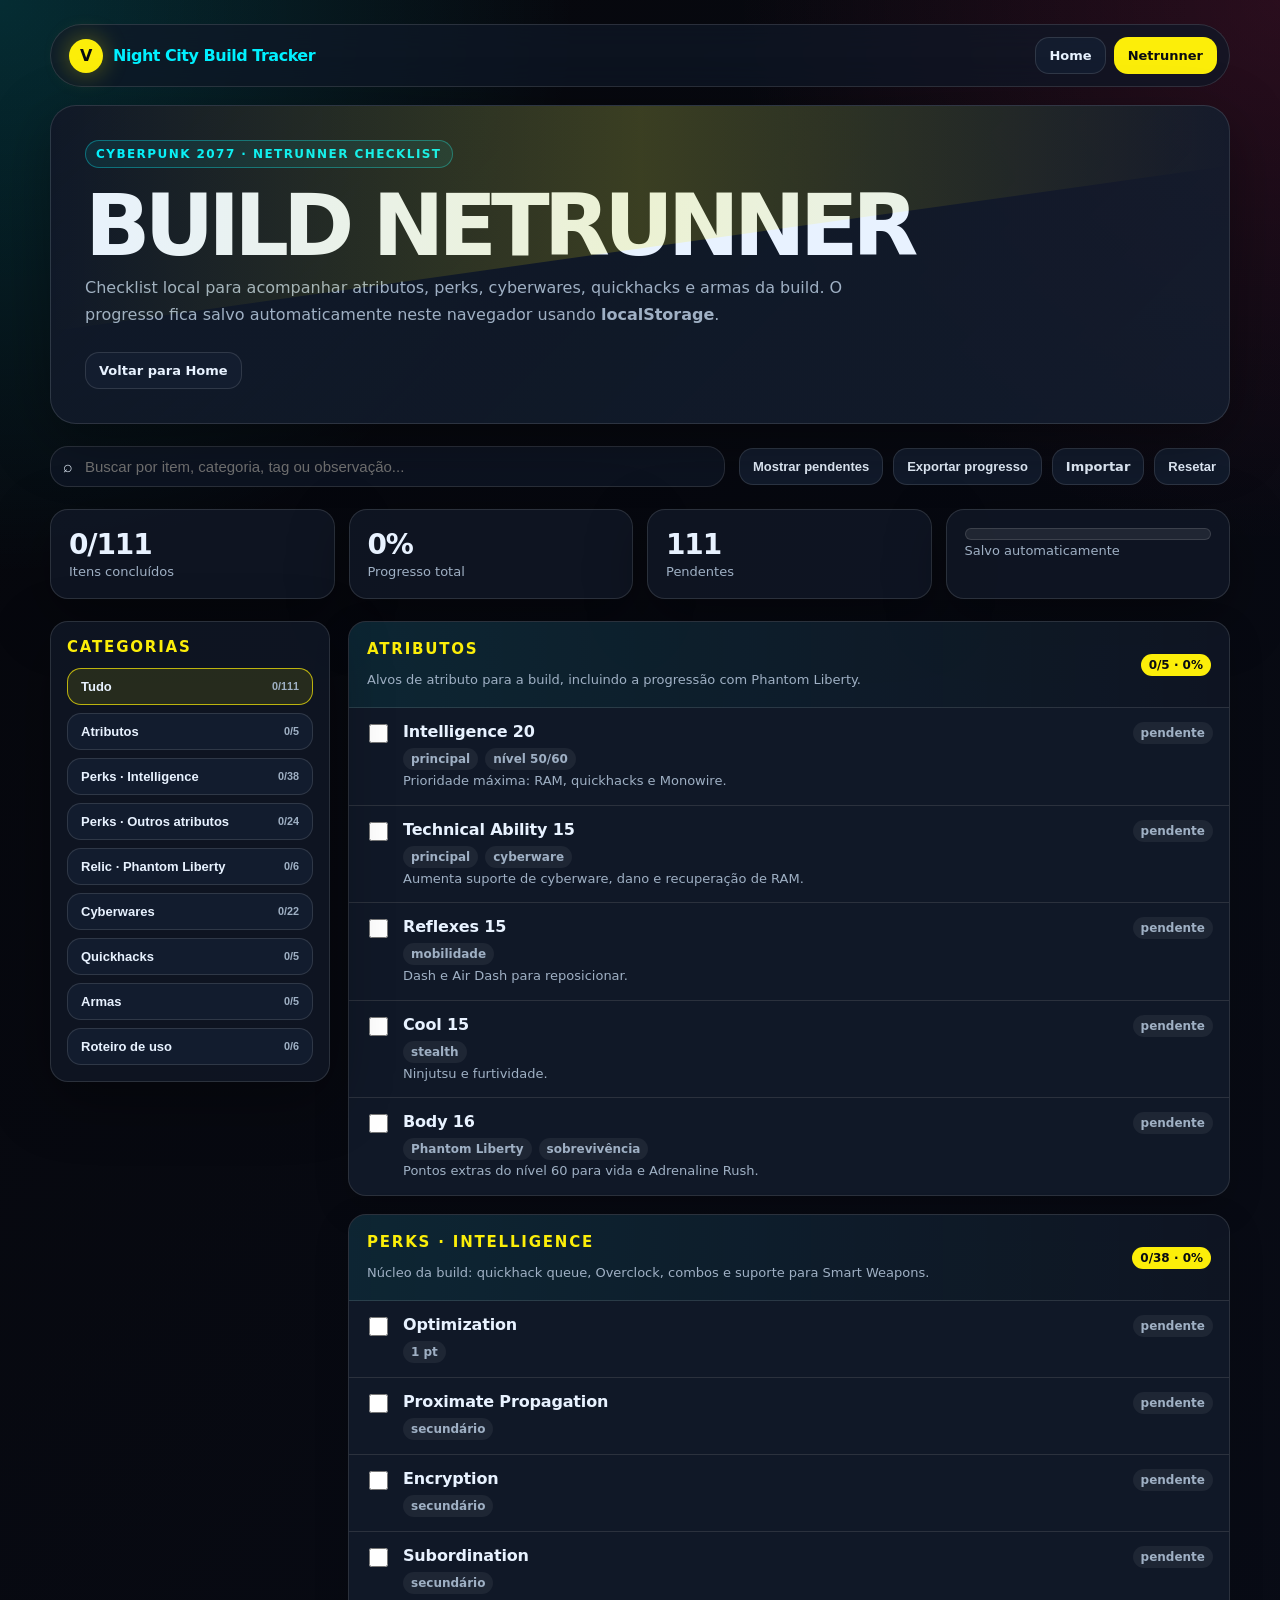
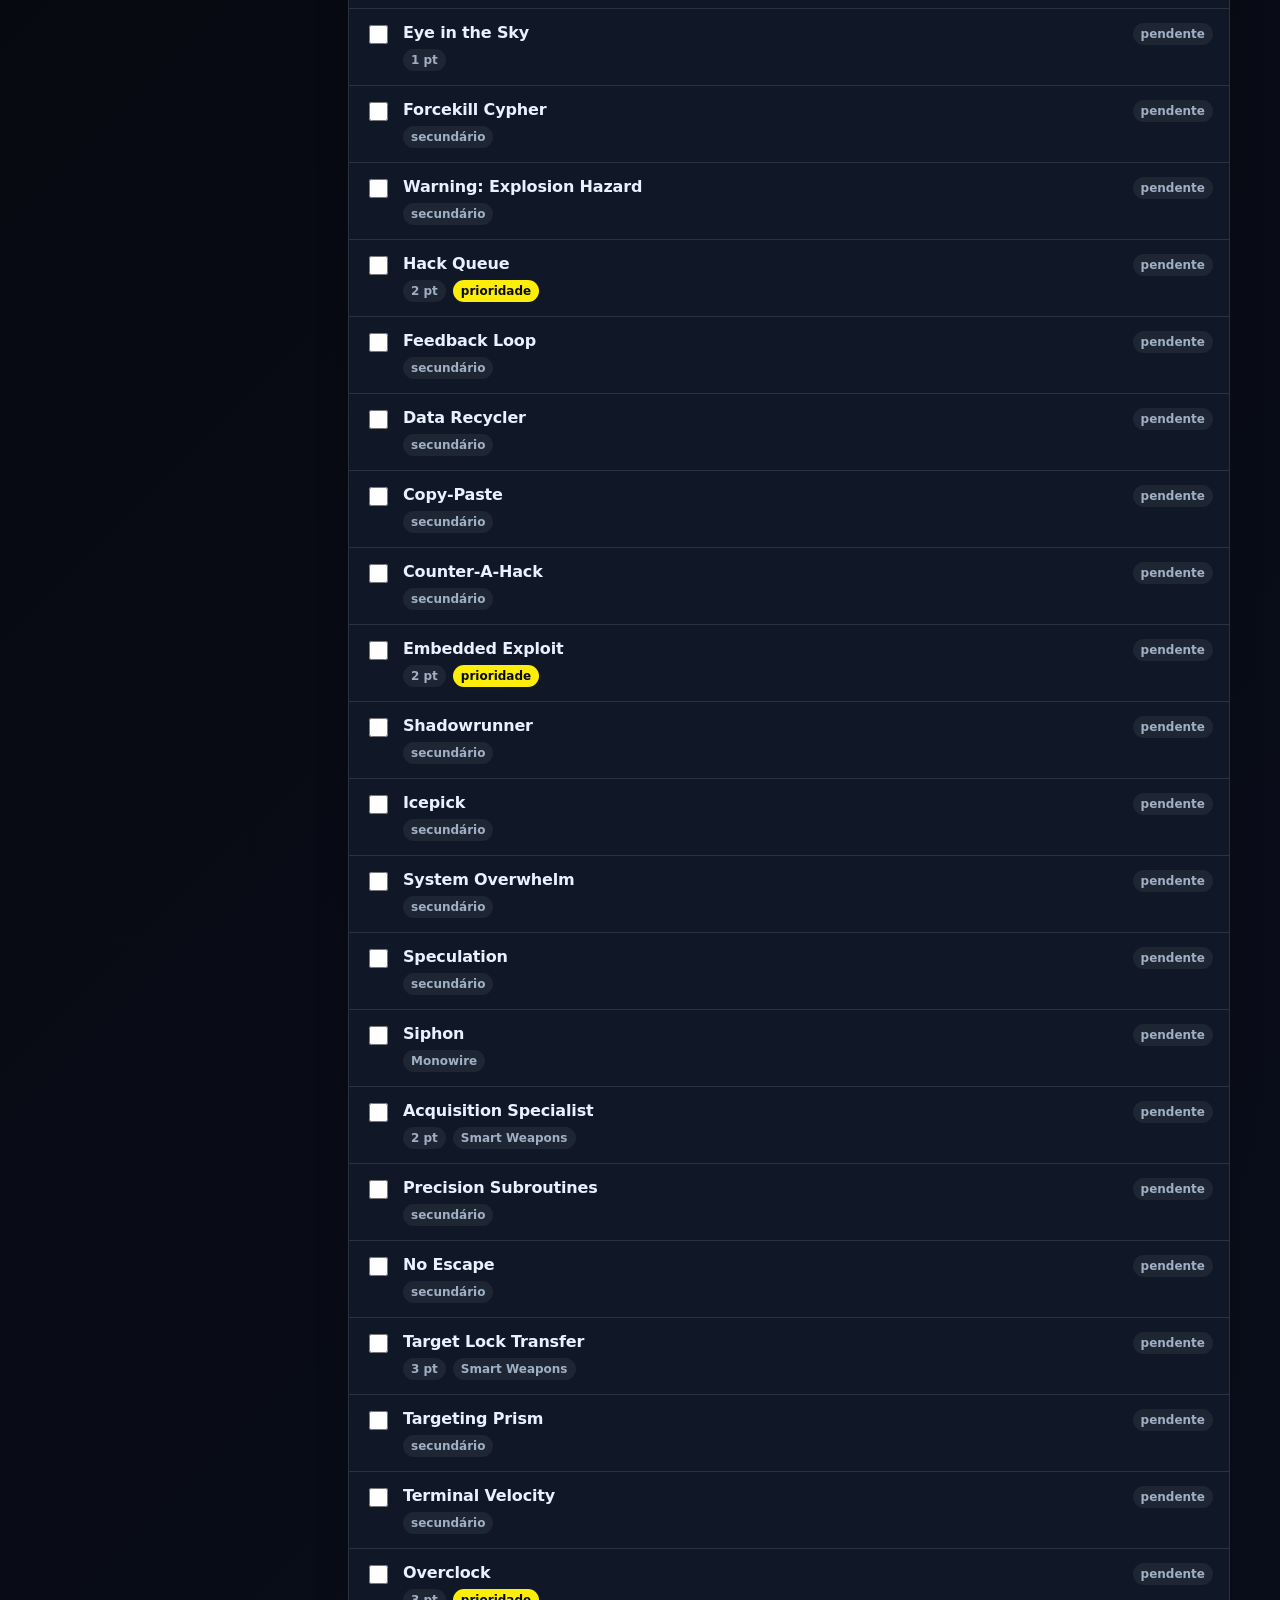
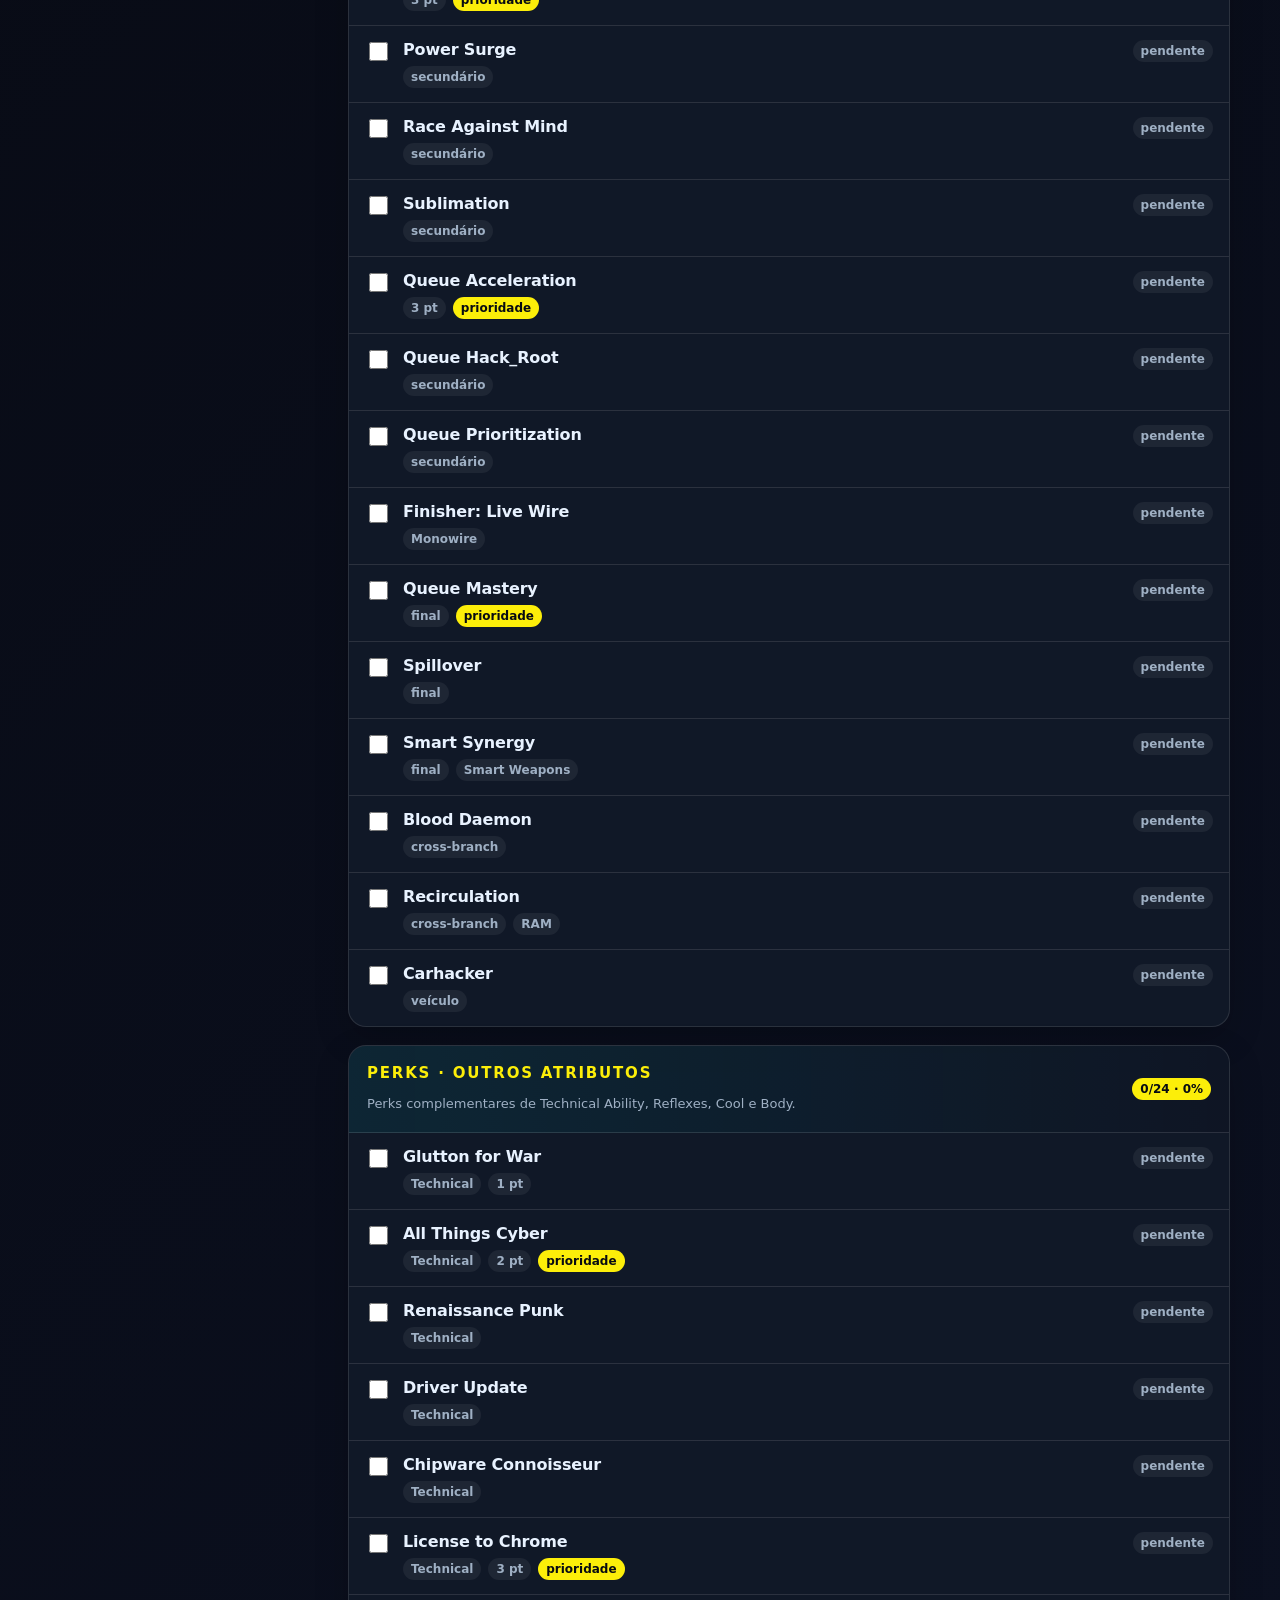
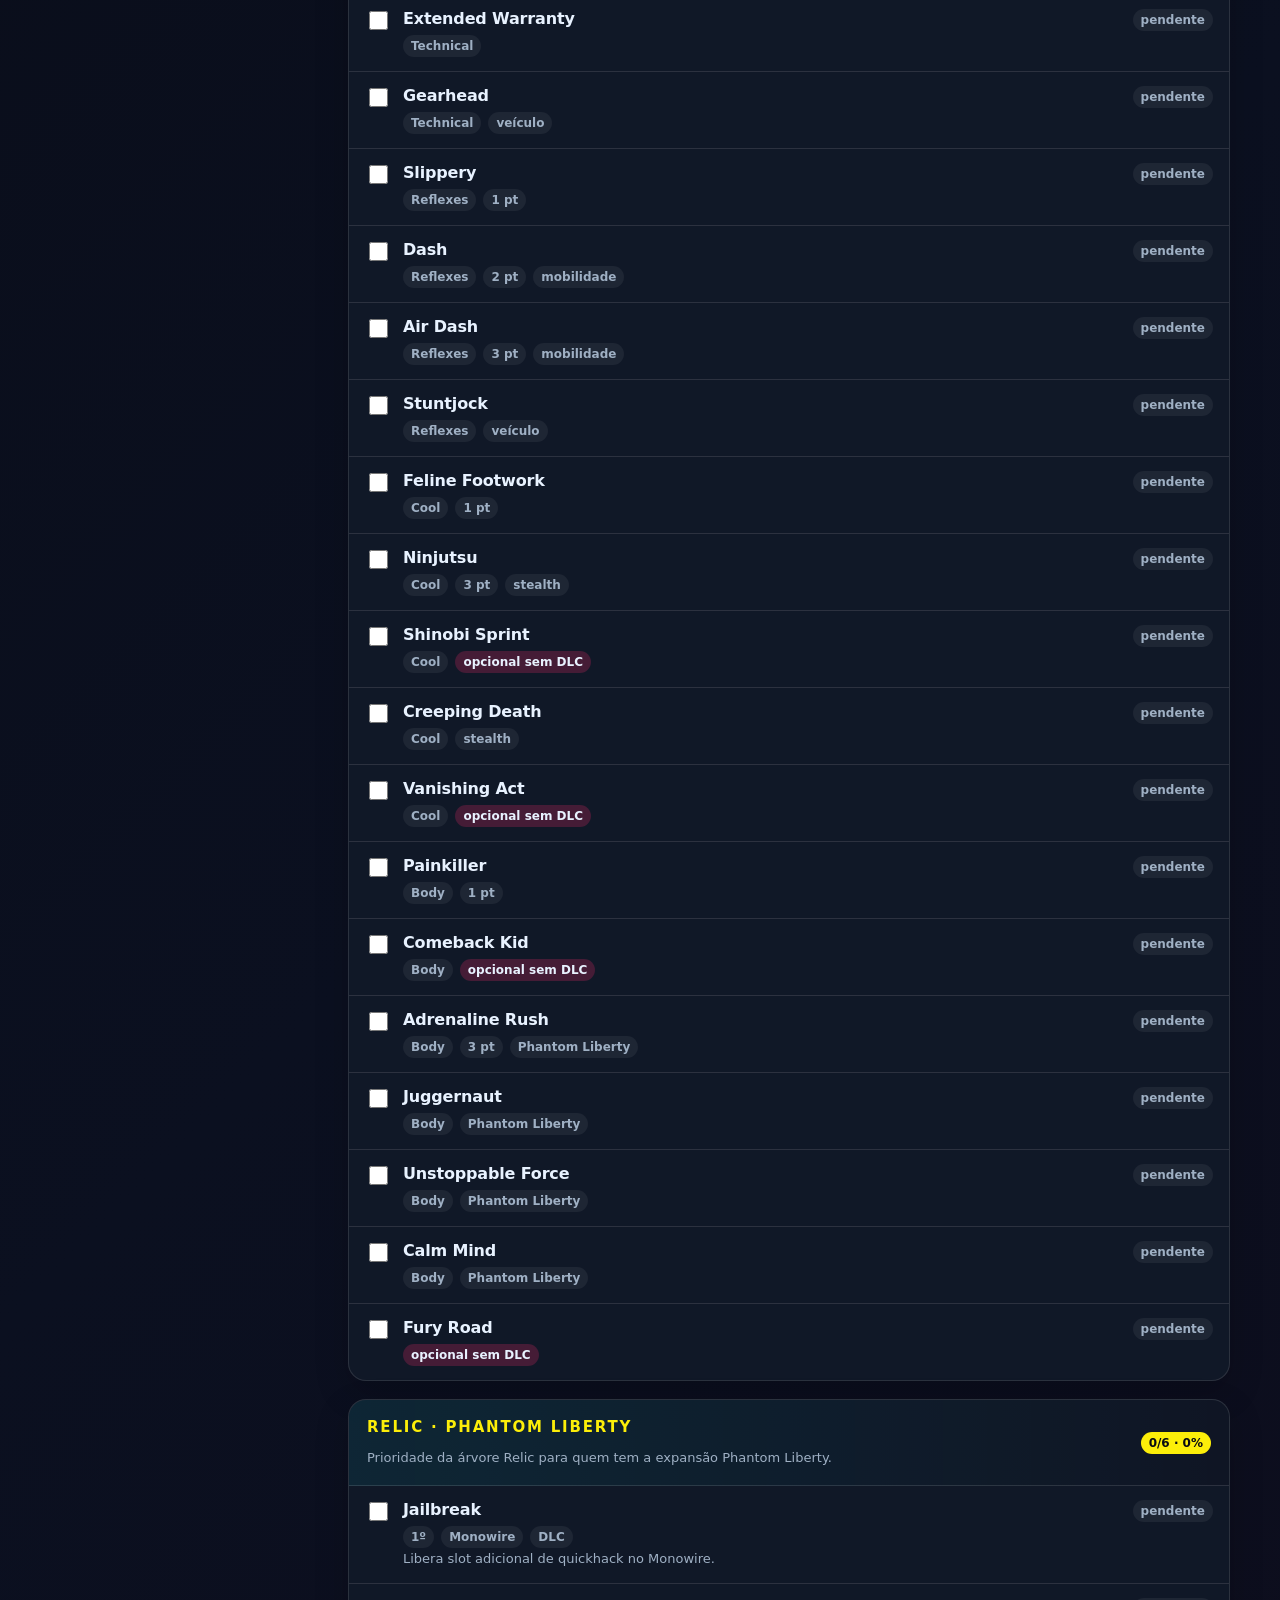
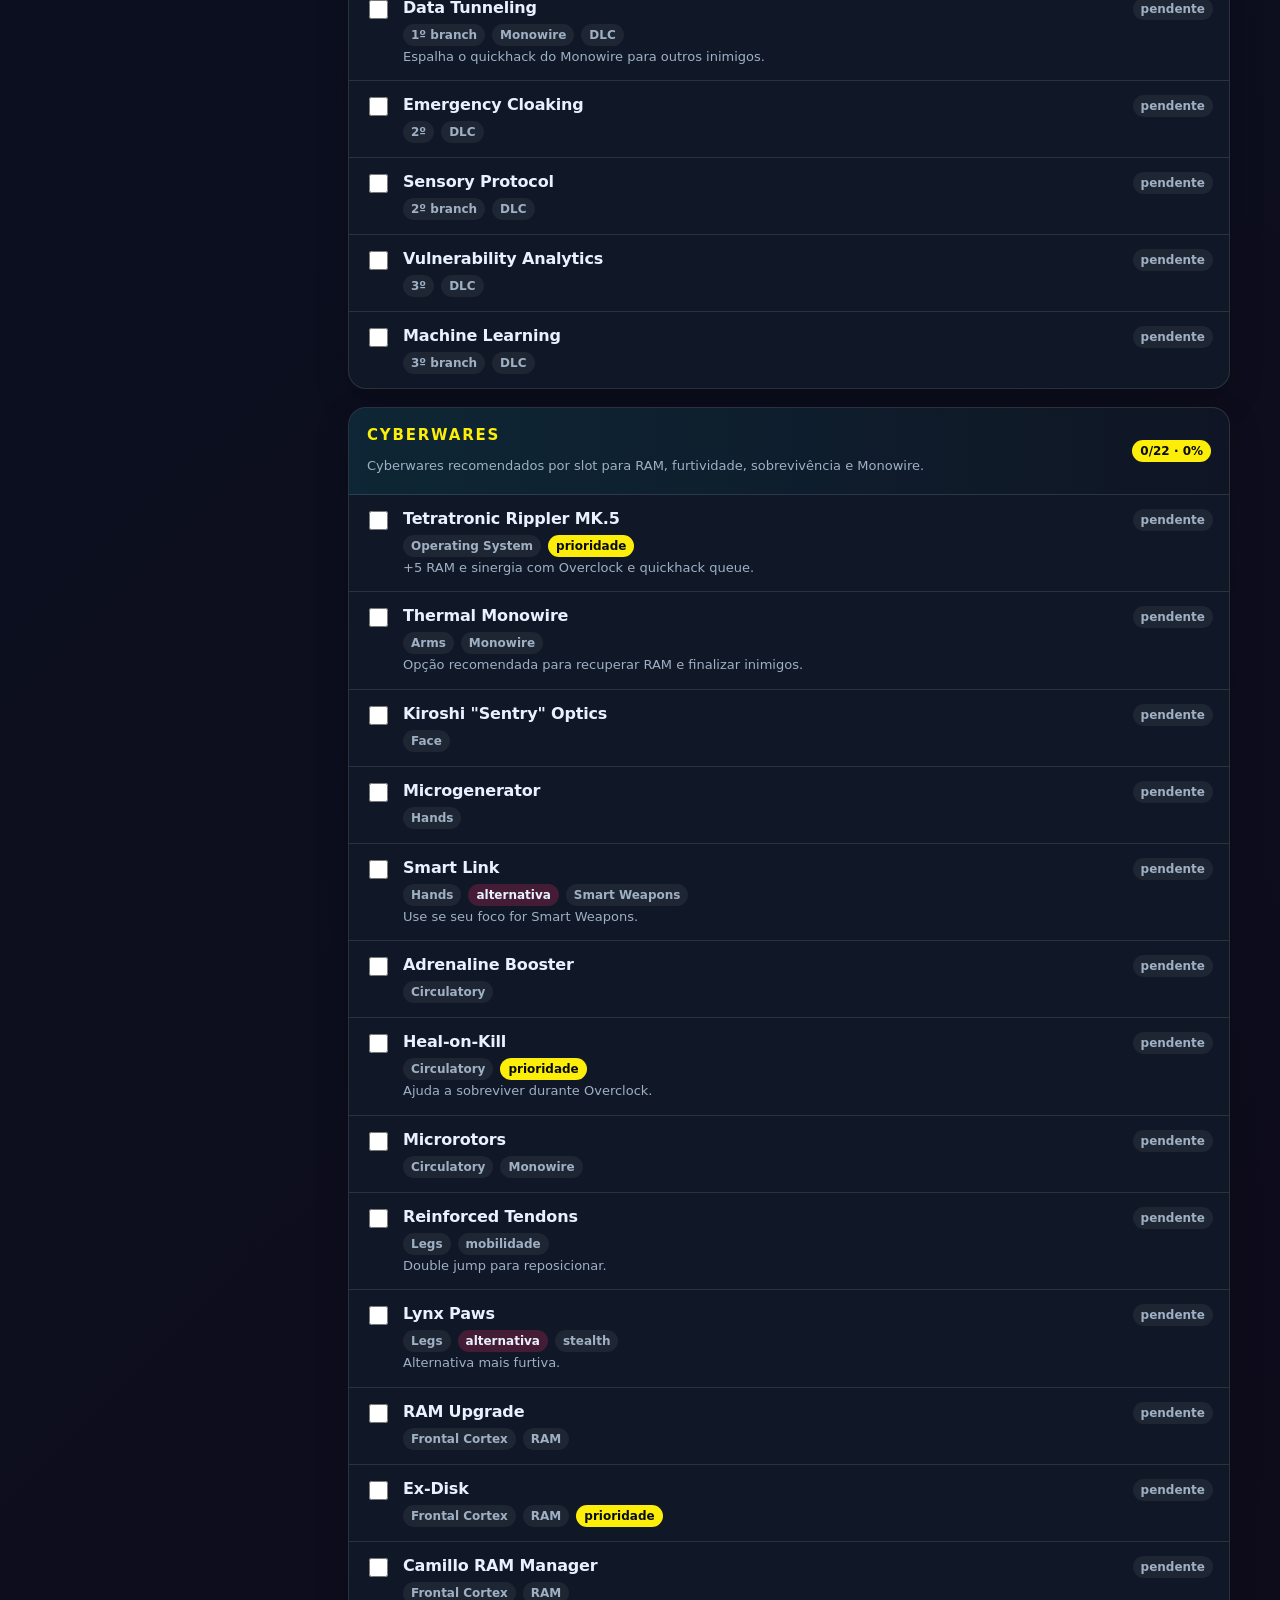
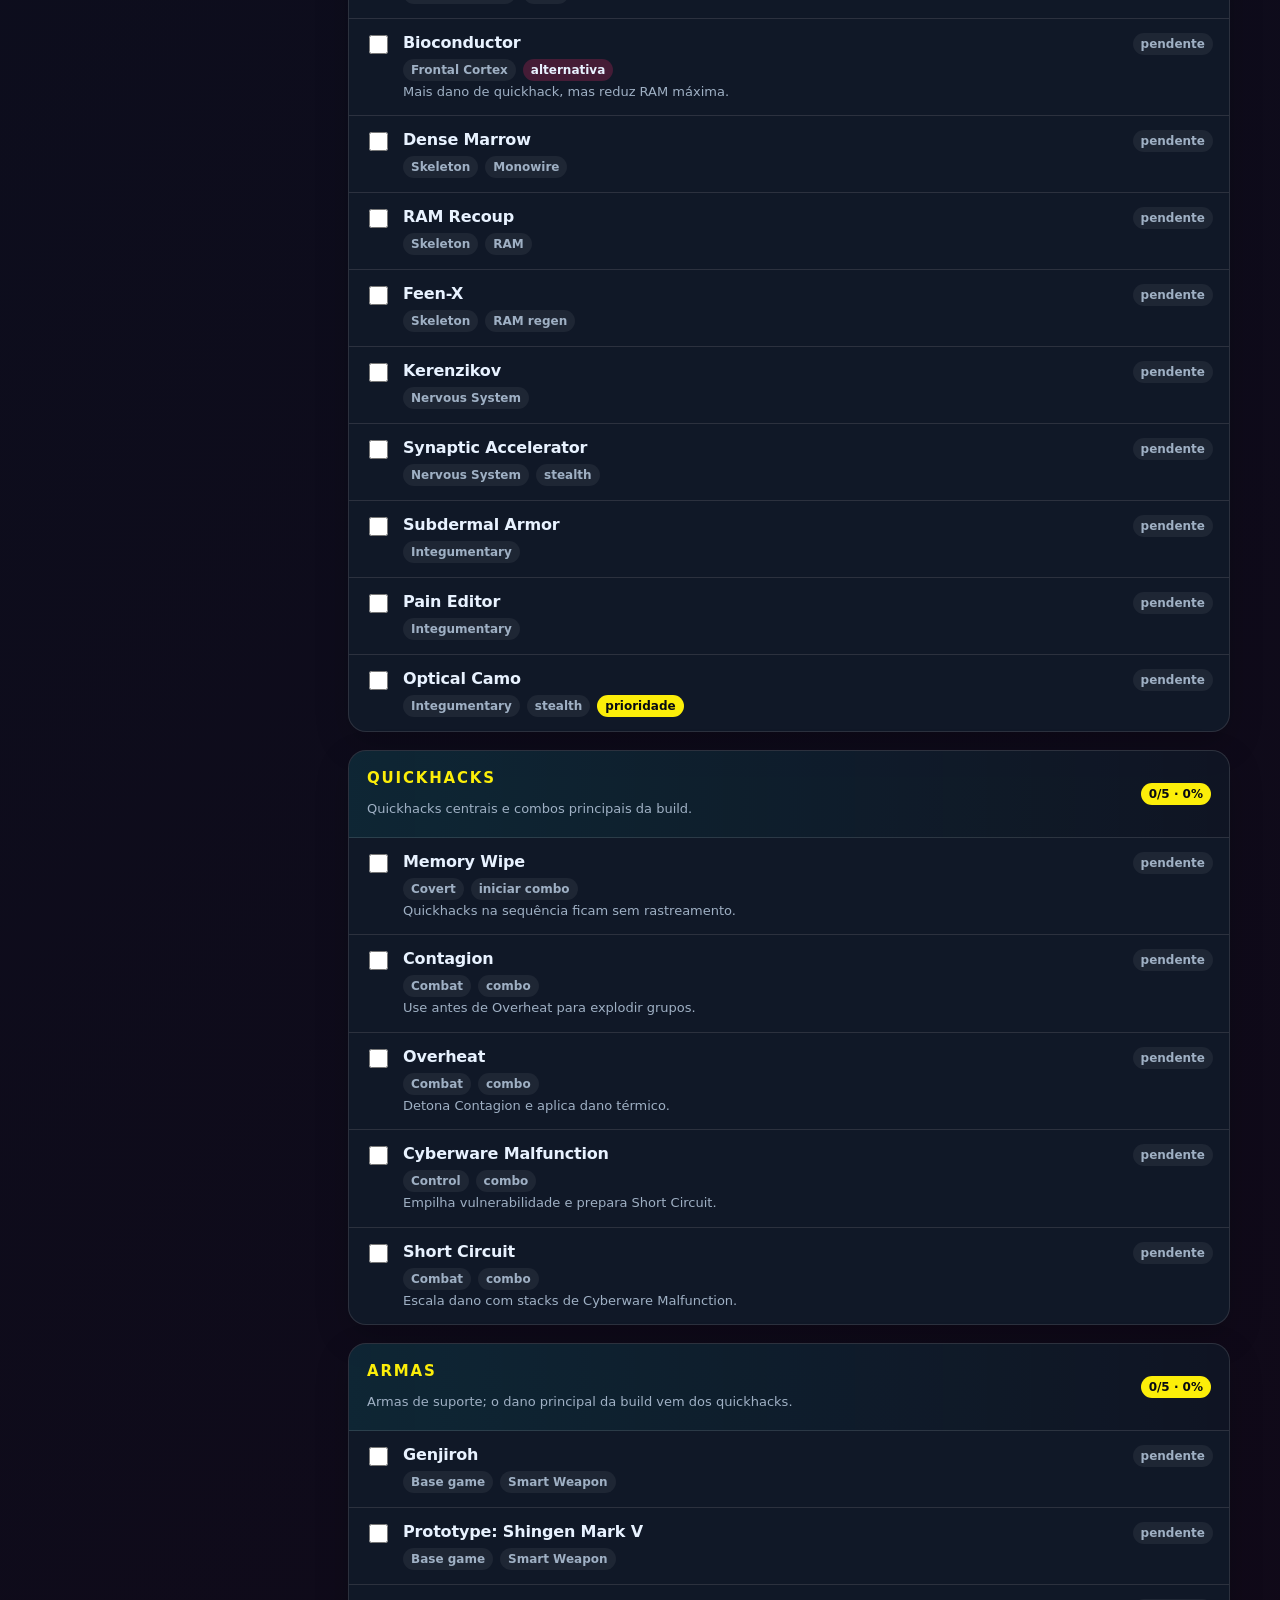
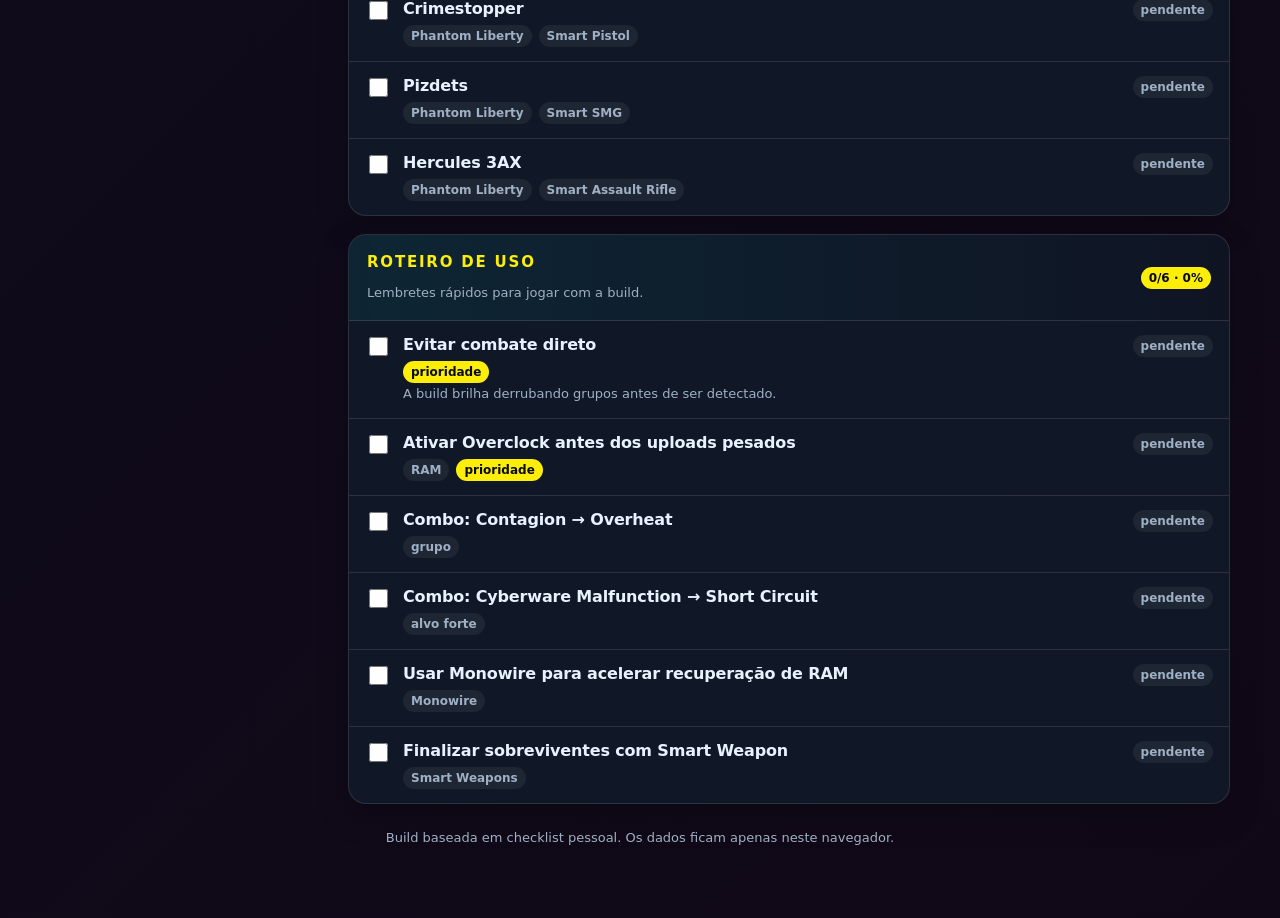
==== builds/netrunner.html @ d3eab7fa "add homepage" ====
<!doctype html>
<html lang="pt-BR">
<head>
  <meta charset="utf-8" />
  <meta name="viewport" content="width=device-width, initial-scale=1" />
  <title>Cyberpunk 2077 — Checklist Netrunner</title>
  <link rel="stylesheet" href="../assets/styles.css" />
</head>
<body>
  <main class="app">
    <header class="topbar">
      <a class="brand" href="../index.html">
        <span class="brand-mark">V</span>
        <span>Night City Build Tracker</span>
      </a>
      <nav class="nav-actions" aria-label="Navegação principal">
        <a class="button" href="../index.html">Home</a>
        <a class="button primary" href="./netrunner.html">Netrunner</a>
      </nav>
    </header>

    <section class="hero">
      <div class="kicker">Cyberpunk 2077 · Netrunner Checklist</div>
      <h1>Build Netrunner</h1>
      <p>
        Checklist local para acompanhar atributos, perks, cyberwares, quickhacks e armas da build.
        O progresso fica salvo automaticamente neste navegador usando <strong>localStorage</strong>.
      </p>
      <div class="hero-actions">
        <a class="button" href="../index.html">Voltar para Home</a>
      </div>
    </section>

    <section class="toolbar" aria-label="Ferramentas">
      <label class="search-wrap" aria-label="Buscar item">
        <span>⌕</span>
        <input id="searchInput" type="search" placeholder="Buscar por item, categoria, tag ou observação..." autocomplete="off" />
      </label>
      <div class="actions">
        <button id="togglePendingBtn" type="button">Mostrar pendentes</button>
        <button id="exportBtn" type="button">Exportar progresso</button>
        <label class="file-label" for="importInput">Importar</label>
        <input id="importInput" type="file" accept="application/json" />
        <button id="resetBtn" class="danger" type="button">Resetar</button>
      </div>
    </section>

    <section class="stats" aria-label="Resumo de progresso">
      <div class="stat"><strong id="totalDone">0/0</strong><span>Itens concluídos</span></div>
      <div class="stat"><strong id="percentDone">0%</strong><span>Progresso total</span></div>
      <div class="stat"><strong id="pendingCount">0</strong><span>Pendentes</span></div>
      <div class="stat"><div class="progress" aria-label="Barra de progresso"><div id="progressBar"></div></div><span>Salvo automaticamente</span></div>
    </section>

    <section class="layout">
      <aside class="sidebar">
        <h2>Categorias</h2>
        <div id="tabs" class="tabs"></div>
      </aside>
      <section id="content" class="content"></section>
    </section>

    <p class="footer">
      Build baseada em checklist pessoal. Os dados ficam apenas neste navegador.
    </p>
  </main>

  <script src="../assets/netrunner-data.js"></script>
  <script src="../assets/build-tracker.js"></script>
</body>
</html>
---- assets/styles.css ----
:root {
  --bg: #080b12;
  --panel: #101827;
  --panel-2: #141f31;
  --text: #e8f2ff;
  --muted: #9fb0c4;
  --line: rgba(255, 255, 255, 0.12);
  --neon: #fcee09;
  --cyan: #00f0ff;
  --pink: #ff2a6d;
  --green: #39ff88;
  --danger: #ff4d4d;
  --shadow: 0 18px 60px rgba(0, 0, 0, 0.35);
  --radius: 18px;
}

* { box-sizing: border-box; }

body {
  margin: 0;
  min-height: 100vh;
  font-family: Inter, ui-sans-serif, system-ui, -apple-system, BlinkMacSystemFont, "Segoe UI", sans-serif;
  color: var(--text);
  background:
    radial-gradient(circle at top left, rgba(0, 240, 255, 0.16), transparent 36rem),
    radial-gradient(circle at top right, rgba(255, 42, 109, 0.14), transparent 34rem),
    linear-gradient(135deg, #06070c 0%, #0b1020 52%, #110817 100%);
}

a { color: var(--cyan); text-decoration: none; }

.app {
  width: min(1180px, calc(100% - 32px));
  margin: 0 auto;
  padding: 24px 0 56px;
}

.topbar {
  display: flex;
  align-items: center;
  justify-content: space-between;
  gap: 14px;
  margin-bottom: 18px;
  padding: 12px;
  border: 1px solid var(--line);
  border-radius: 999px;
  background: rgba(16, 24, 39, 0.72);
  backdrop-filter: blur(14px);
}

.brand {
  display: flex;
  align-items: center;
  gap: 10px;
  padding-left: 6px;
  font-weight: 900;
  letter-spacing: -0.03em;
}

.brand-mark {
  display: grid;
  place-items: center;
  width: 34px;
  height: 34px;
  border-radius: 50%;
  color: #080b12;
  background: var(--neon);
  box-shadow: 0 0 24px rgba(252, 238, 9, 0.35);
}

.nav-actions {
  display: flex;
  gap: 8px;
  align-items: center;
}

.hero, .home-section, .panel, .sidebar, .stat {
  border: 1px solid var(--line);
  background: rgba(16, 24, 39, 0.82);
  box-shadow: var(--shadow);
}

.hero {
  position: relative;
  overflow: hidden;
  padding: 34px;
  border-radius: 26px;
  background: linear-gradient(135deg, rgba(16, 24, 39, 0.96), rgba(20, 31, 49, 0.8));
}

.hero::before {
  content: "";
  position: absolute;
  inset: -2px;
  pointer-events: none;
  background: linear-gradient(90deg, transparent, rgba(252, 238, 9, 0.18), transparent);
  transform: skewY(-8deg) translateY(-55%);
}

.kicker {
  display: inline-flex;
  align-items: center;
  gap: 8px;
  padding: 6px 10px;
  border: 1px solid rgba(0, 240, 255, 0.35);
  border-radius: 999px;
  color: var(--cyan);
  background: rgba(0, 240, 255, 0.08);
  font-size: 12px;
  font-weight: 800;
  letter-spacing: 0.12em;
  text-transform: uppercase;
}

h1 {
  margin: 18px 0 10px;
  max-width: 880px;
  font-size: clamp(38px, 7vw, 86px);
  line-height: 0.92;
  letter-spacing: -0.07em;
  text-transform: uppercase;
}

.hero p, .home-section p {
  max-width: 790px;
  margin: 0;
  color: var(--muted);
  font-size: 16px;
  line-height: 1.65;
}

.hero-actions {
  display: flex;
  flex-wrap: wrap;
  gap: 10px;
  margin-top: 24px;
}

.home-grid {
  display: grid;
  grid-template-columns: repeat(3, 1fr);
  gap: 16px;
  margin-top: 18px;
}

.home-section {
  margin-top: 18px;
  padding: 24px;
  border-radius: var(--radius);
}

.home-section h2, .sidebar h2, .panel h2 {
  margin: 0 0 12px;
  font-size: 15px;
  color: var(--neon);
  text-transform: uppercase;
  letter-spacing: 0.12em;
}

.feature-card, .build-card {
  min-height: 170px;
  padding: 18px;
  border: 1px solid var(--line);
  border-radius: var(--radius);
  background: linear-gradient(145deg, rgba(20, 31, 49, 0.92), rgba(16, 24, 39, 0.72));
}

.feature-card strong, .build-card h3 {
  display: block;
  margin: 0 0 8px;
  font-size: 20px;
  letter-spacing: -0.04em;
}

.feature-card p, .build-card p {
  margin: 0;
  font-size: 14px;
}

.build-card {
  display: flex;
  flex-direction: column;
  justify-content: space-between;
  gap: 18px;
  min-height: 230px;
}

.build-card.available { border-color: rgba(0, 240, 255, 0.38); }
.build-card.locked { opacity: 0.72; }

.tag-row {
  display: flex;
  flex-wrap: wrap;
  gap: 7px;
  margin-top: 12px;
}

.toolbar {
  display: grid;
  grid-template-columns: 1fr auto;
  gap: 14px;
  margin: 22px 0;
  align-items: center;
}

.search-wrap {
  display: flex;
  gap: 10px;
  align-items: center;
  padding: 10px 12px;
  border: 1px solid var(--line);
  border-radius: var(--radius);
  background: rgba(16, 24, 39, 0.78);
}

.search-wrap input {
  width: 100%;
  border: 0;
  outline: none;
  color: var(--text);
  background: transparent;
  font-size: 15px;
}

.actions {
  display: flex;
  flex-wrap: wrap;
  gap: 10px;
  justify-content: flex-end;
}

button, .button, .file-label {
  display: inline-flex;
  align-items: center;
  justify-content: center;
  border: 1px solid var(--line);
  border-radius: 14px;
  padding: 10px 13px;
  color: var(--text);
  background: rgba(20, 31, 49, 0.86);
  cursor: pointer;
  font-weight: 800;
  font-size: 13px;
  transition: transform 0.15s ease, border-color 0.15s ease, background 0.15s ease;
}

button:hover, .button:hover, .file-label:hover {
  transform: translateY(-1px);
  border-color: rgba(0, 240, 255, 0.55);
  background: rgba(0, 240, 255, 0.08);
}

.primary {
  color: #080b12;
  border-color: rgba(252, 238, 9, 0.7);
  background: var(--neon);
}

.primary:hover { background: #fff65f; }

button.danger:hover {
  border-color: rgba(255, 77, 77, 0.7);
  background: rgba(255, 77, 77, 0.1);
}

button:disabled {
  cursor: not-allowed;
  opacity: 0.55;
  transform: none;
}

input[type="file"] { display: none; }

.stats {
  display: grid;
  grid-template-columns: repeat(4, 1fr);
  gap: 14px;
  margin-bottom: 22px;
}

.stat {
  padding: 18px;
  border-radius: var(--radius);
}

.stat strong {
  display: block;
  font-size: 28px;
  letter-spacing: -0.04em;
}

.stat span {
  color: var(--muted);
  font-size: 13px;
}

.progress {
  height: 12px;
  overflow: hidden;
  border-radius: 999px;
  background: rgba(255, 255, 255, 0.08);
  border: 1px solid var(--line);
}

.progress > div {
  height: 100%;
  width: 0%;
  border-radius: 999px;
  background: linear-gradient(90deg, var(--cyan), var(--green), var(--neon));
  transition: width 0.22s ease;
}

.layout {
  display: grid;
  grid-template-columns: 280px 1fr;
  gap: 18px;
  align-items: start;
}

.sidebar {
  position: sticky;
  top: 16px;
  padding: 16px;
  border-radius: var(--radius);
}

.tabs {
  display: grid;
  gap: 8px;
}

.tab {
  display: flex;
  align-items: center;
  justify-content: space-between;
  gap: 10px;
  width: 100%;
  text-align: left;
}

.tab.active {
  border-color: rgba(252, 238, 9, 0.7);
  background: rgba(252, 238, 9, 0.1);
}

.tab small {
  color: var(--muted);
  font-weight: 800;
}

.content {
  display: grid;
  gap: 18px;
}

.panel {
  border-radius: var(--radius);
  overflow: hidden;
  box-shadow: 0 12px 34px rgba(0, 0, 0, 0.18);
}

.panel-header {
  display: flex;
  align-items: center;
  justify-content: space-between;
  gap: 14px;
  padding: 18px;
  border-bottom: 1px solid var(--line);
  background: linear-gradient(90deg, rgba(0, 240, 255, 0.08), transparent);
}

.panel-header p {
  margin: 4px 0 0;
  color: var(--muted);
  font-size: 13px;
  line-height: 1.5;
}

.item-list {
  display: grid;
  gap: 1px;
  background: var(--line);
}

.item {
  display: grid;
  grid-template-columns: auto 1fr auto;
  gap: 12px;
  align-items: start;
  padding: 14px 16px;
  background: rgba(16, 24, 39, 0.98);
}

.item input[type="checkbox"] {
  width: 19px;
  height: 19px;
  margin-top: 2px;
  accent-color: var(--cyan);
  cursor: pointer;
}

.item-title {
  font-weight: 800;
  letter-spacing: -0.01em;
}

.item-meta {
  display: flex;
  flex-wrap: wrap;
  gap: 7px;
  margin-top: 7px;
}

.tag {
  display: inline-flex;
  align-items: center;
  padding: 4px 8px;
  border-radius: 999px;
  color: var(--muted);
  background: rgba(255, 255, 255, 0.06);
  font-size: 12px;
  font-weight: 800;
}

.tag.priority { color: #080b12; background: var(--neon); }
.tag.optional { color: var(--text); background: rgba(255, 42, 109, 0.22); }
.tag.success { color: #06120b; background: var(--green); }
.tag.soon { color: var(--text); background: rgba(0, 240, 255, 0.16); }

.item-note {
  margin-top: 8px;
  color: var(--muted);
  font-size: 13px;
  line-height: 1.5;
}

.item.done .item-title {
  color: var(--green);
  text-decoration: line-through;
  text-decoration-thickness: 2px;
  text-decoration-color: rgba(57, 255, 136, 0.55);
}

.empty {
  padding: 28px;
  color: var(--muted);
  text-align: center;
  background: rgba(16, 24, 39, 0.98);
}

.footer {
  margin-top: 24px;
  color: var(--muted);
  font-size: 13px;
  line-height: 1.6;
  text-align: center;
}

@media (max-width: 920px) {
  .toolbar, .layout, .home-grid { grid-template-columns: 1fr; }
  .actions { justify-content: stretch; }
  .actions > * { flex: 1; text-align: center; }
  .stats { grid-template-columns: repeat(2, 1fr); }
  .sidebar { position: static; }
  .topbar { border-radius: 22px; align-items: flex-start; flex-direction: column; }
  .nav-actions { width: 100%; flex-wrap: wrap; }
  .nav-actions a { flex: 1; }
}

@media (max-width: 560px) {
  .app { width: min(100% - 20px, 1180px); padding-top: 12px; }
  .hero { padding: 22px; }
  .stats { grid-template-columns: 1fr; }
  .item { grid-template-columns: auto 1fr; }
  .item > .tag { grid-column: 2; justify-self: start; }
}
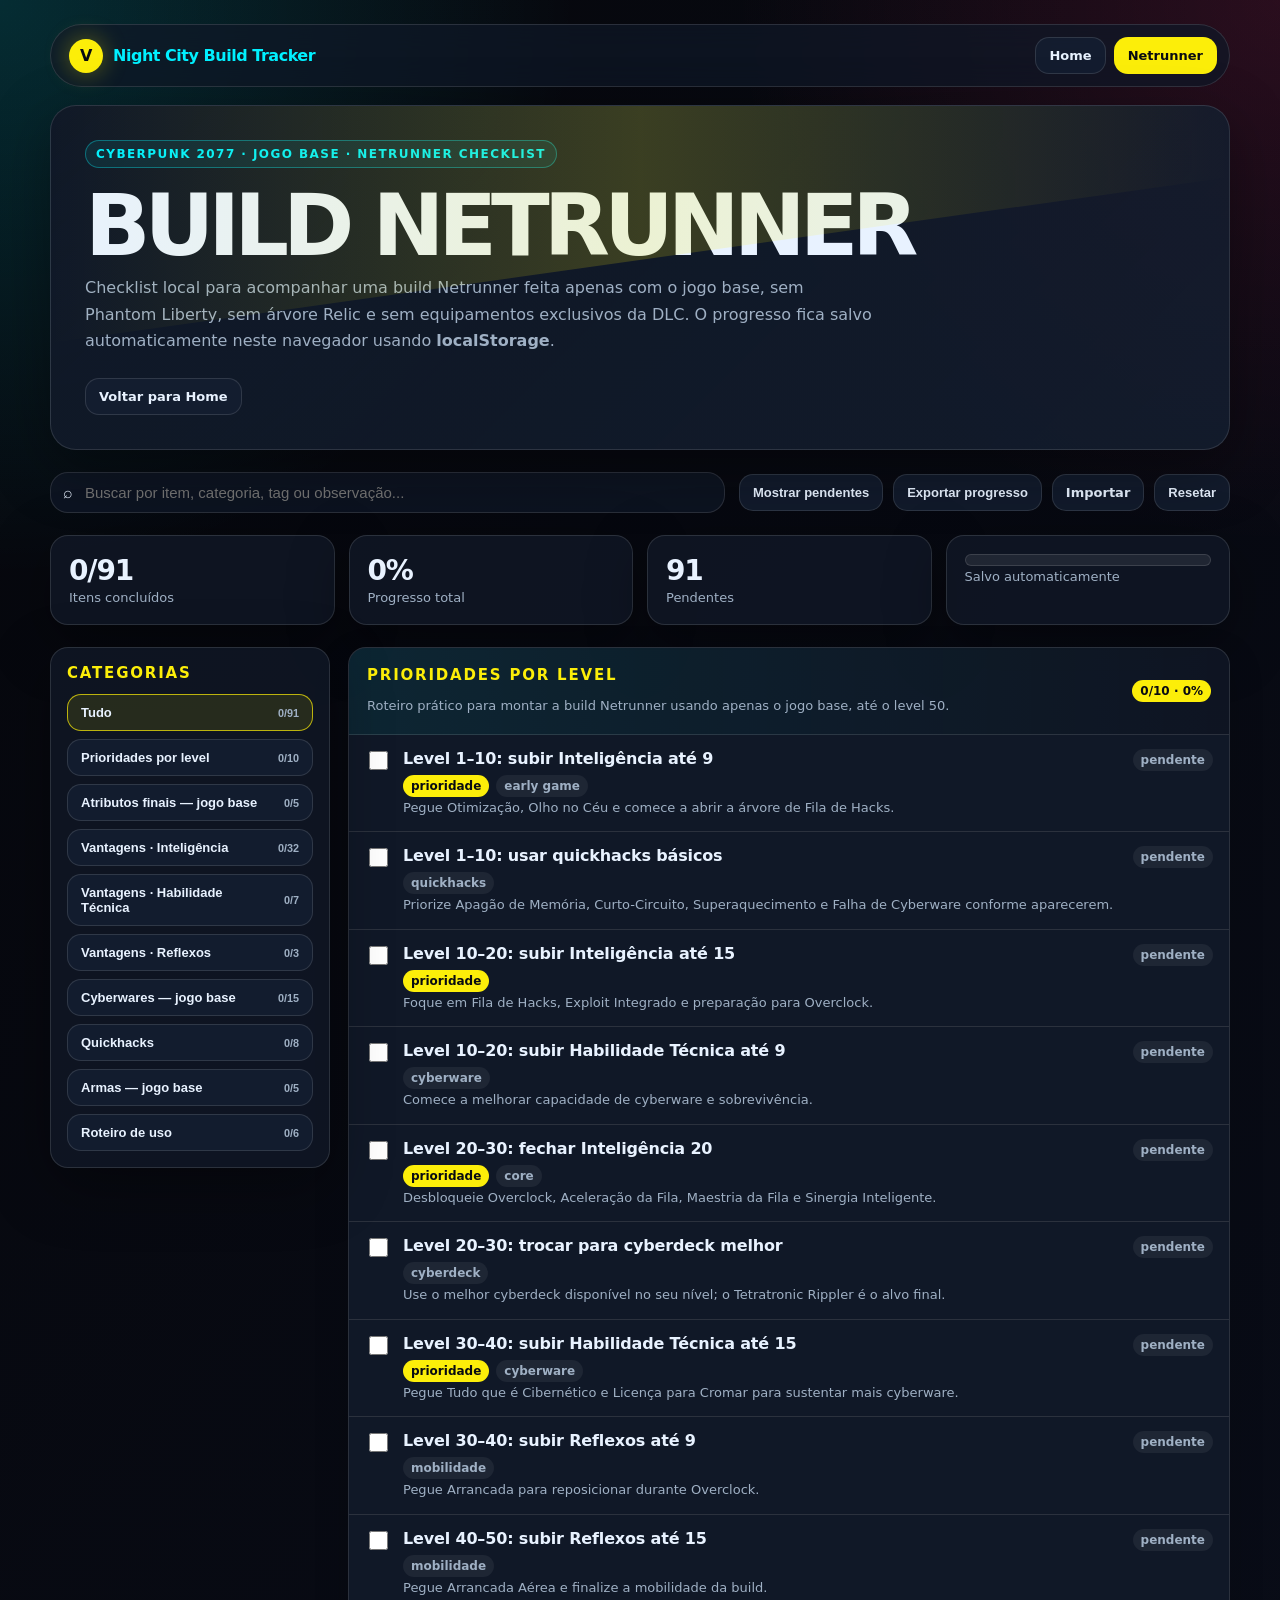
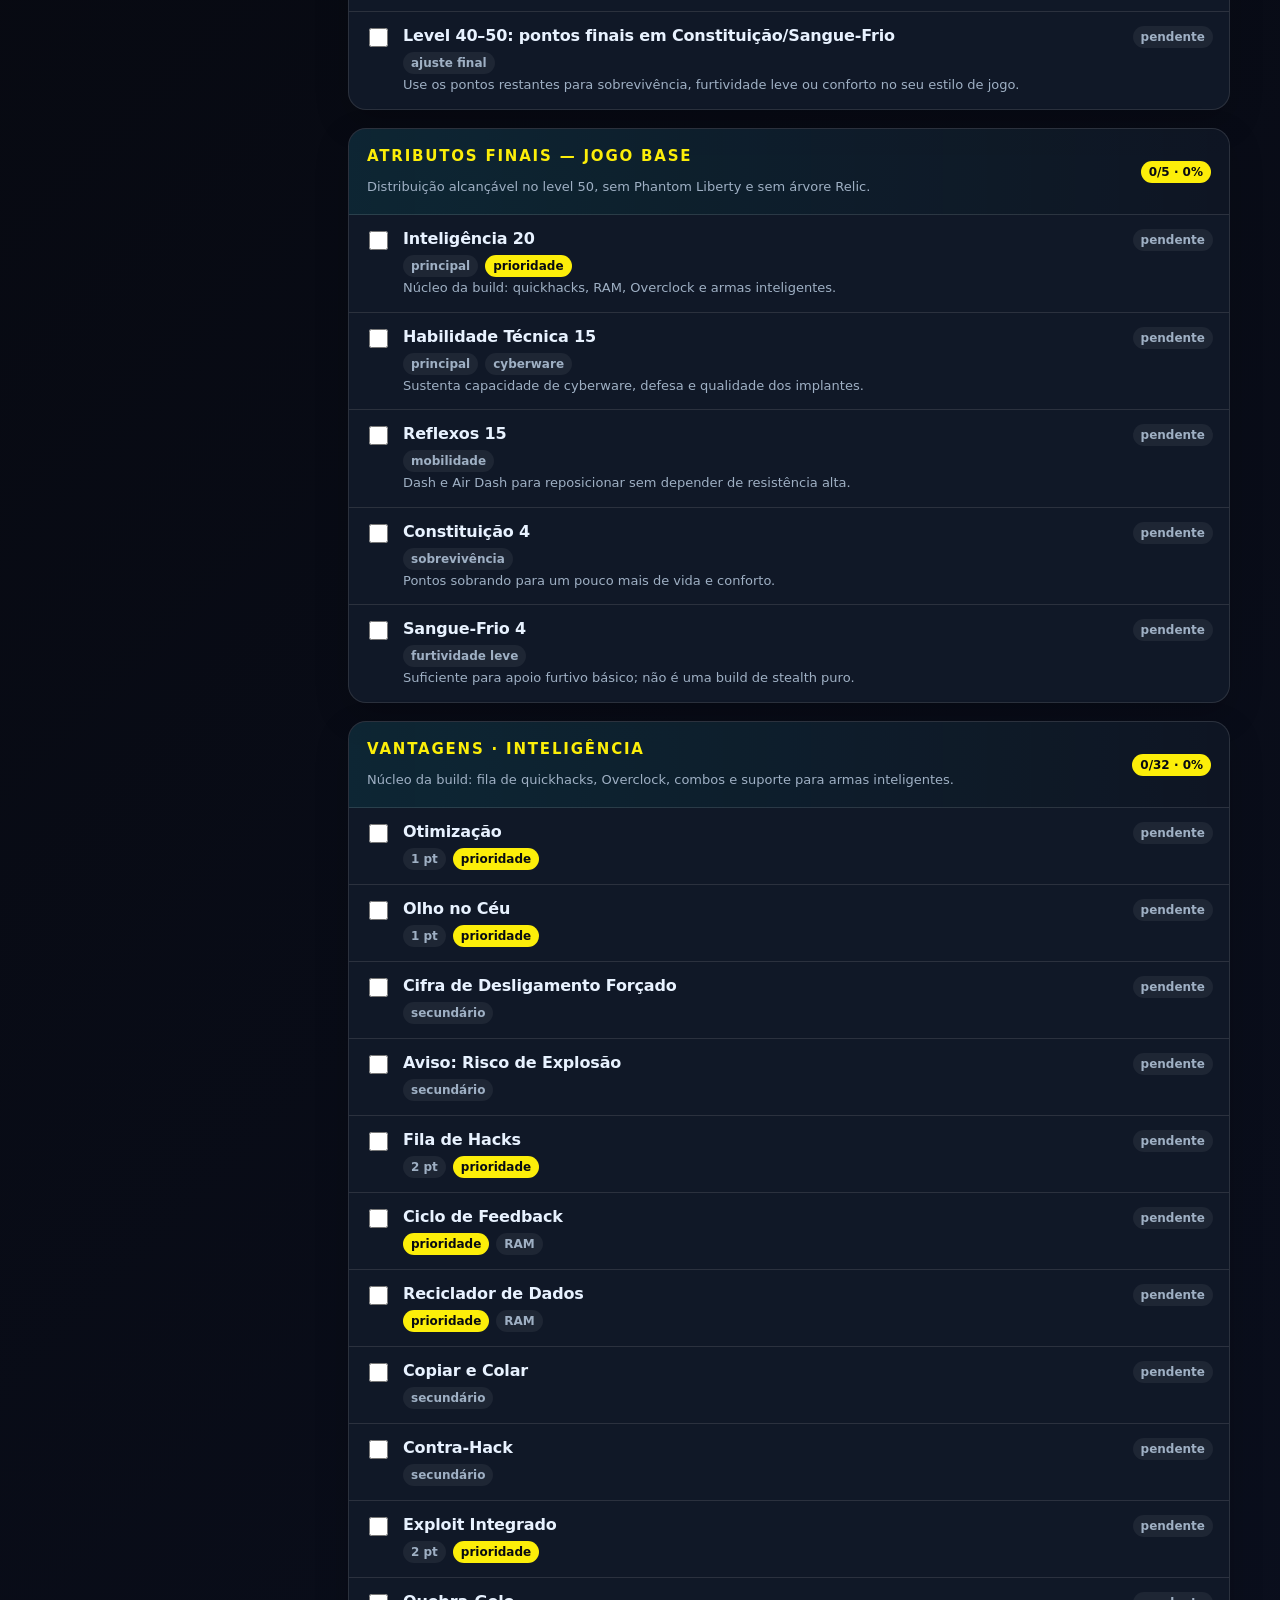
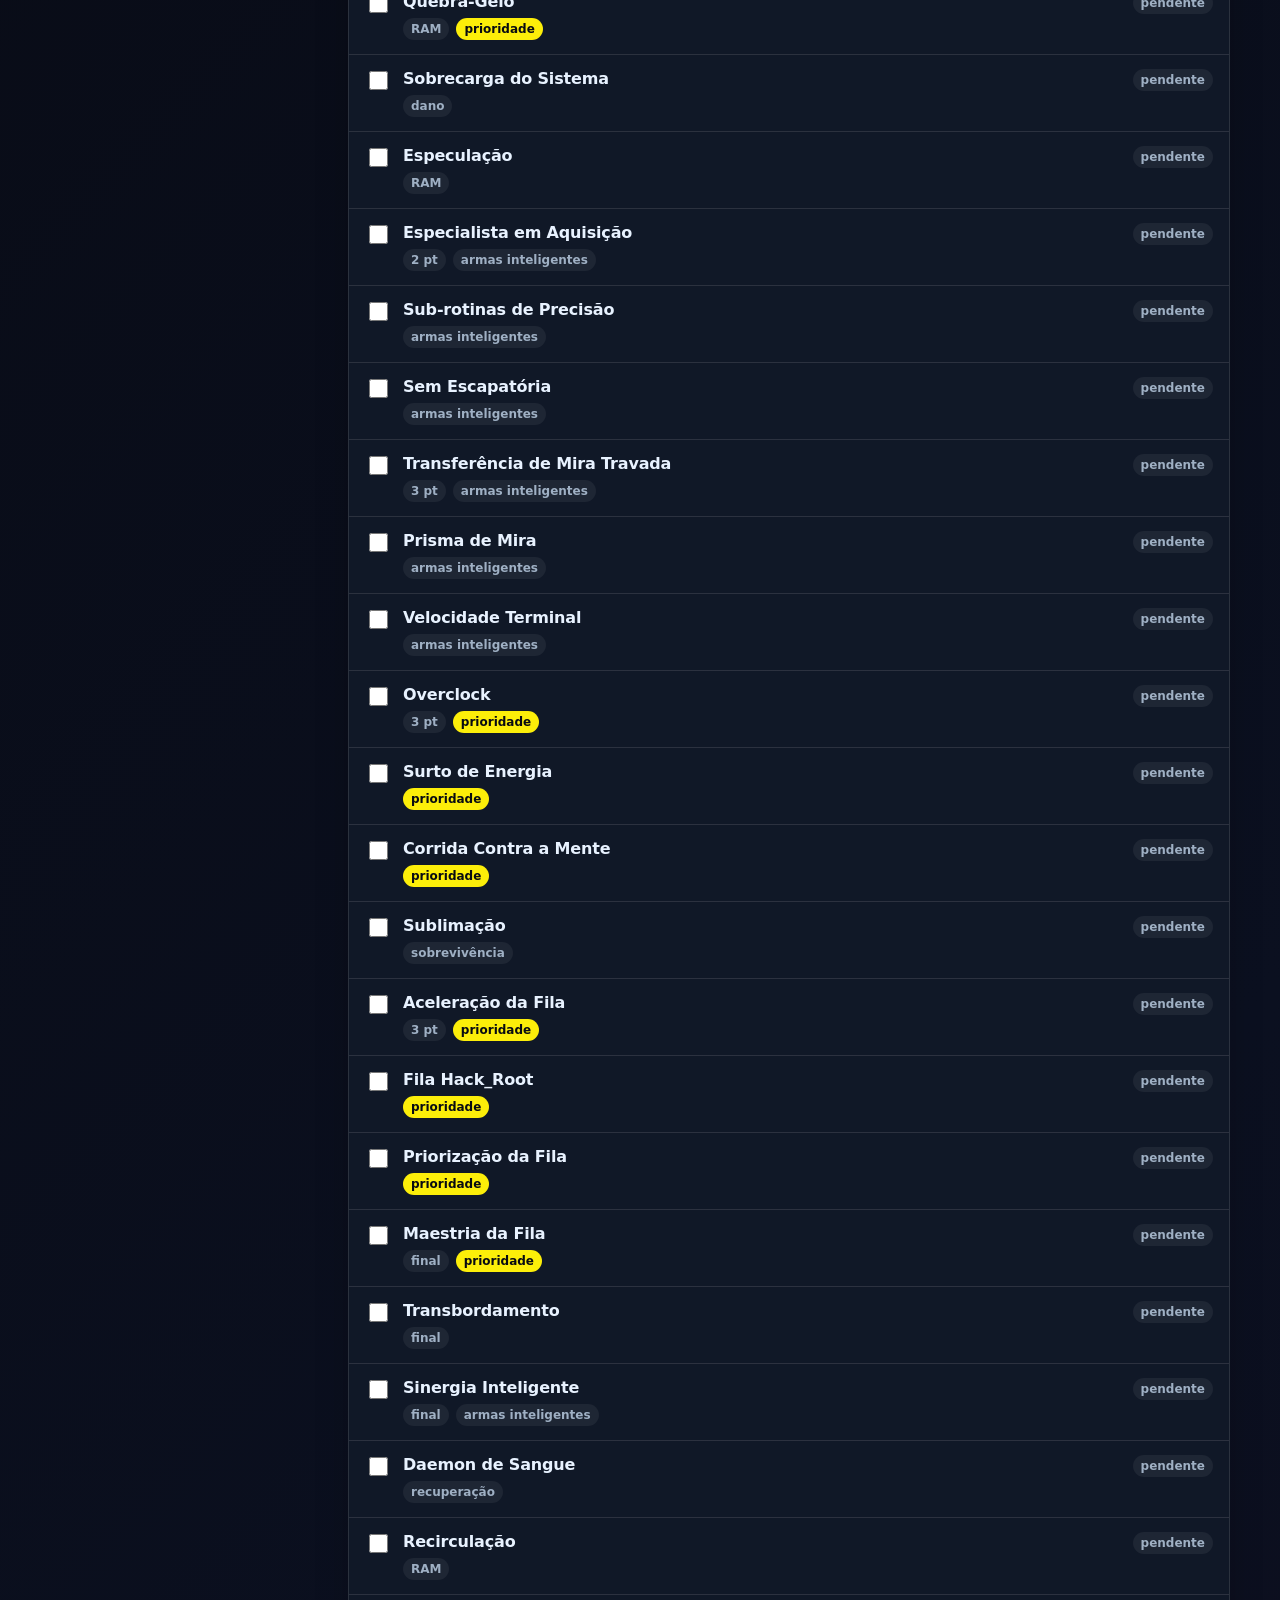
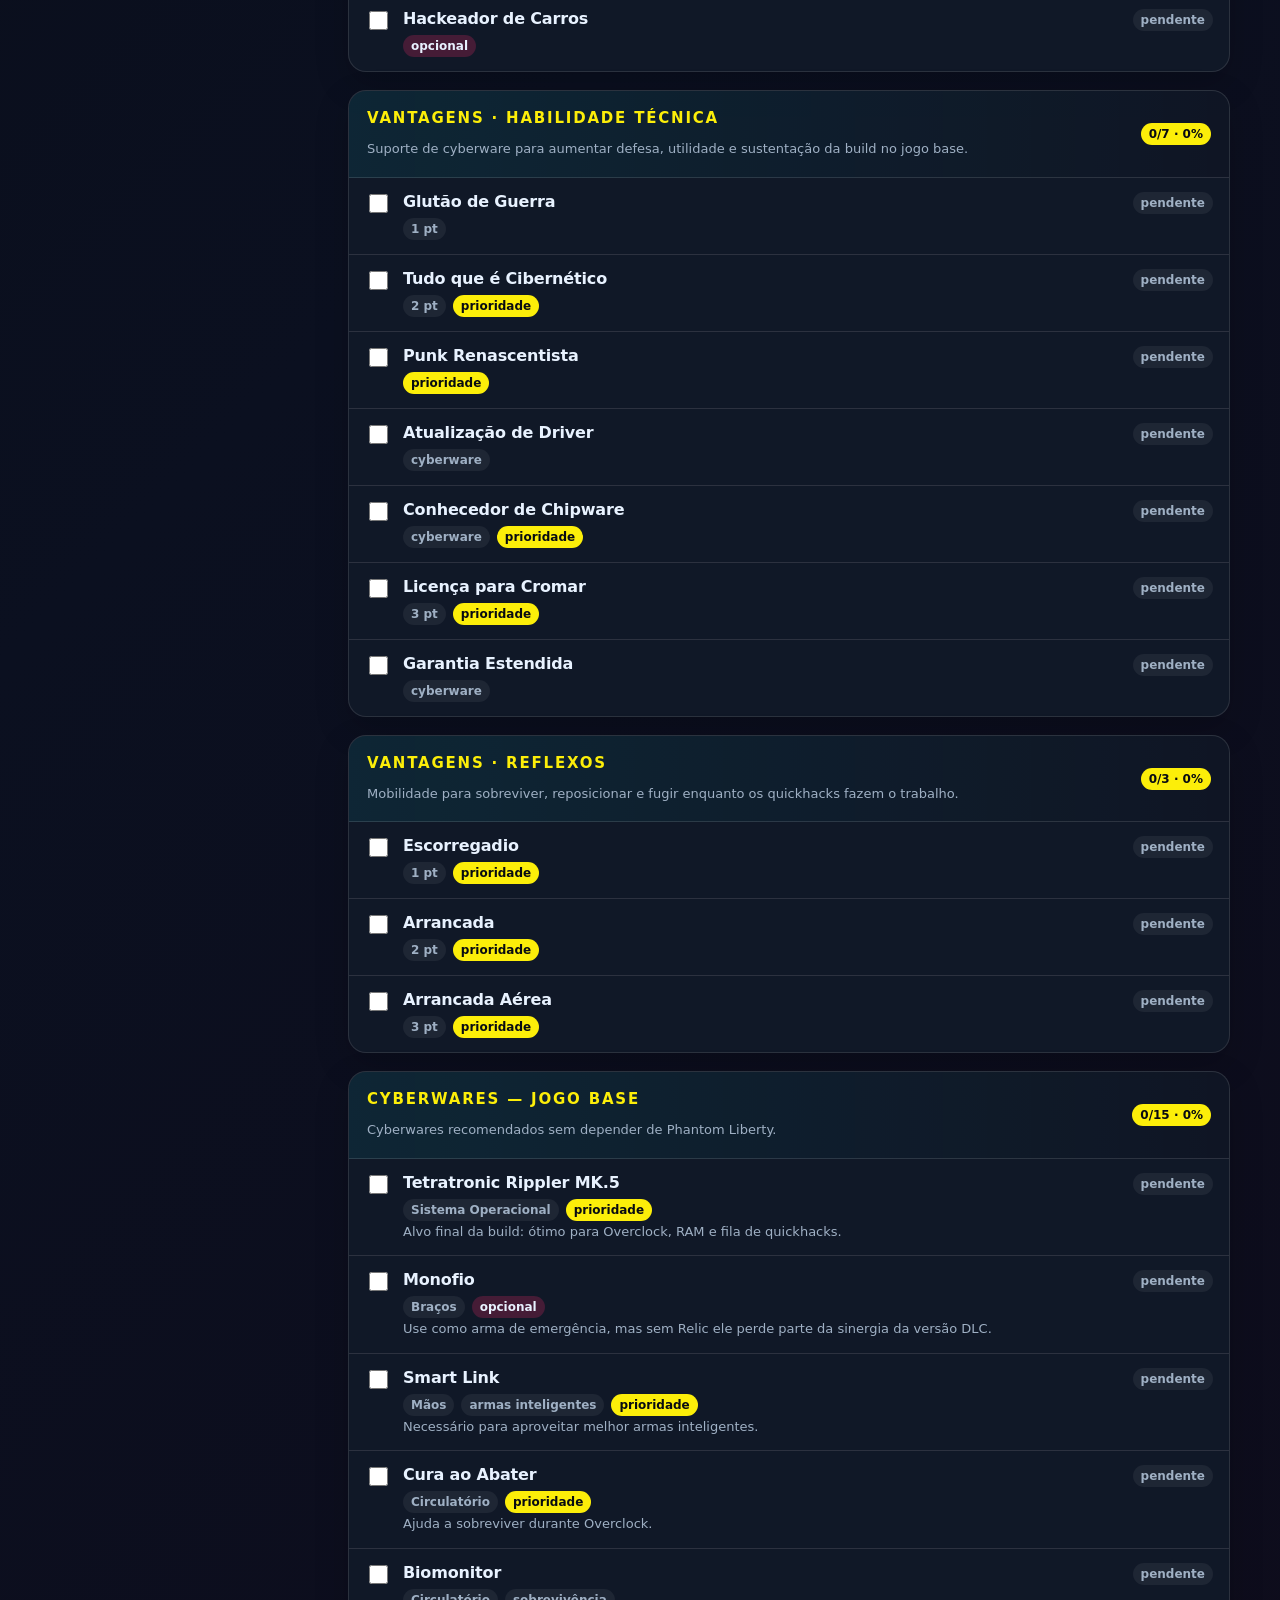
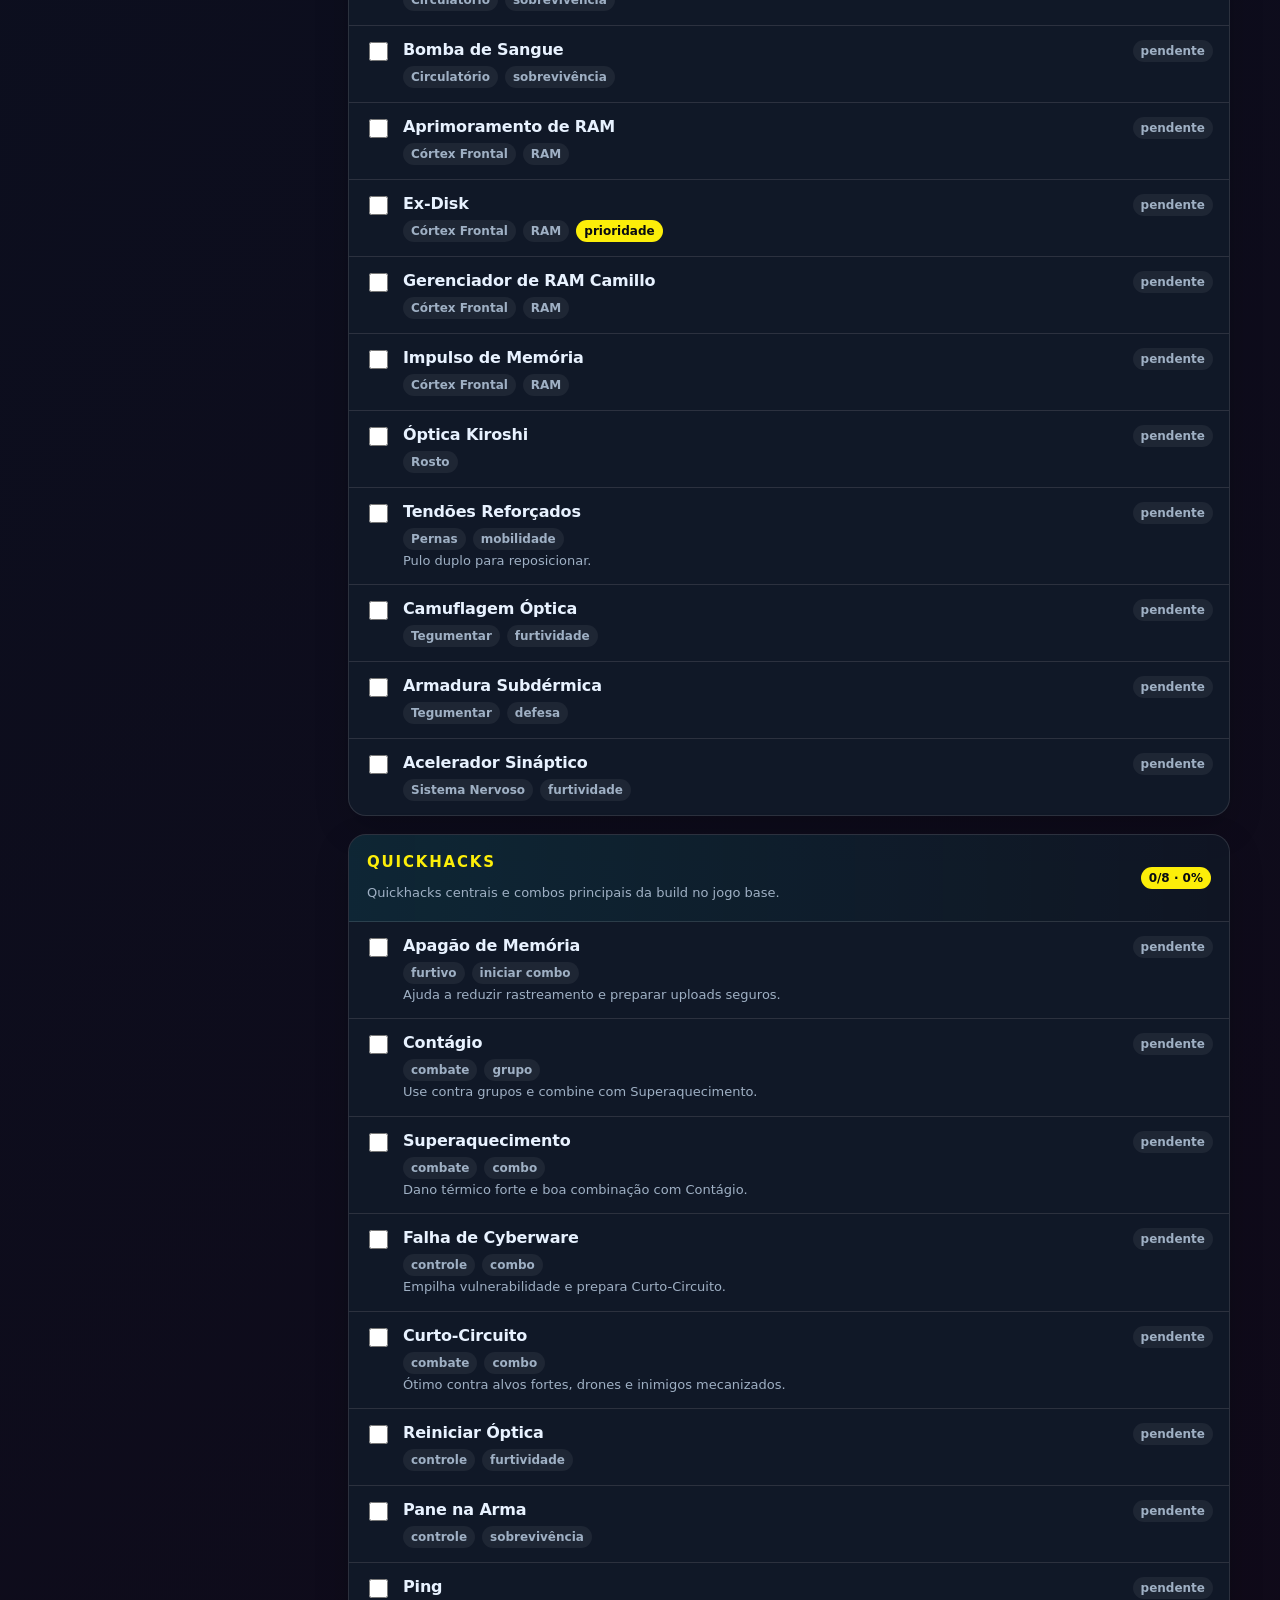
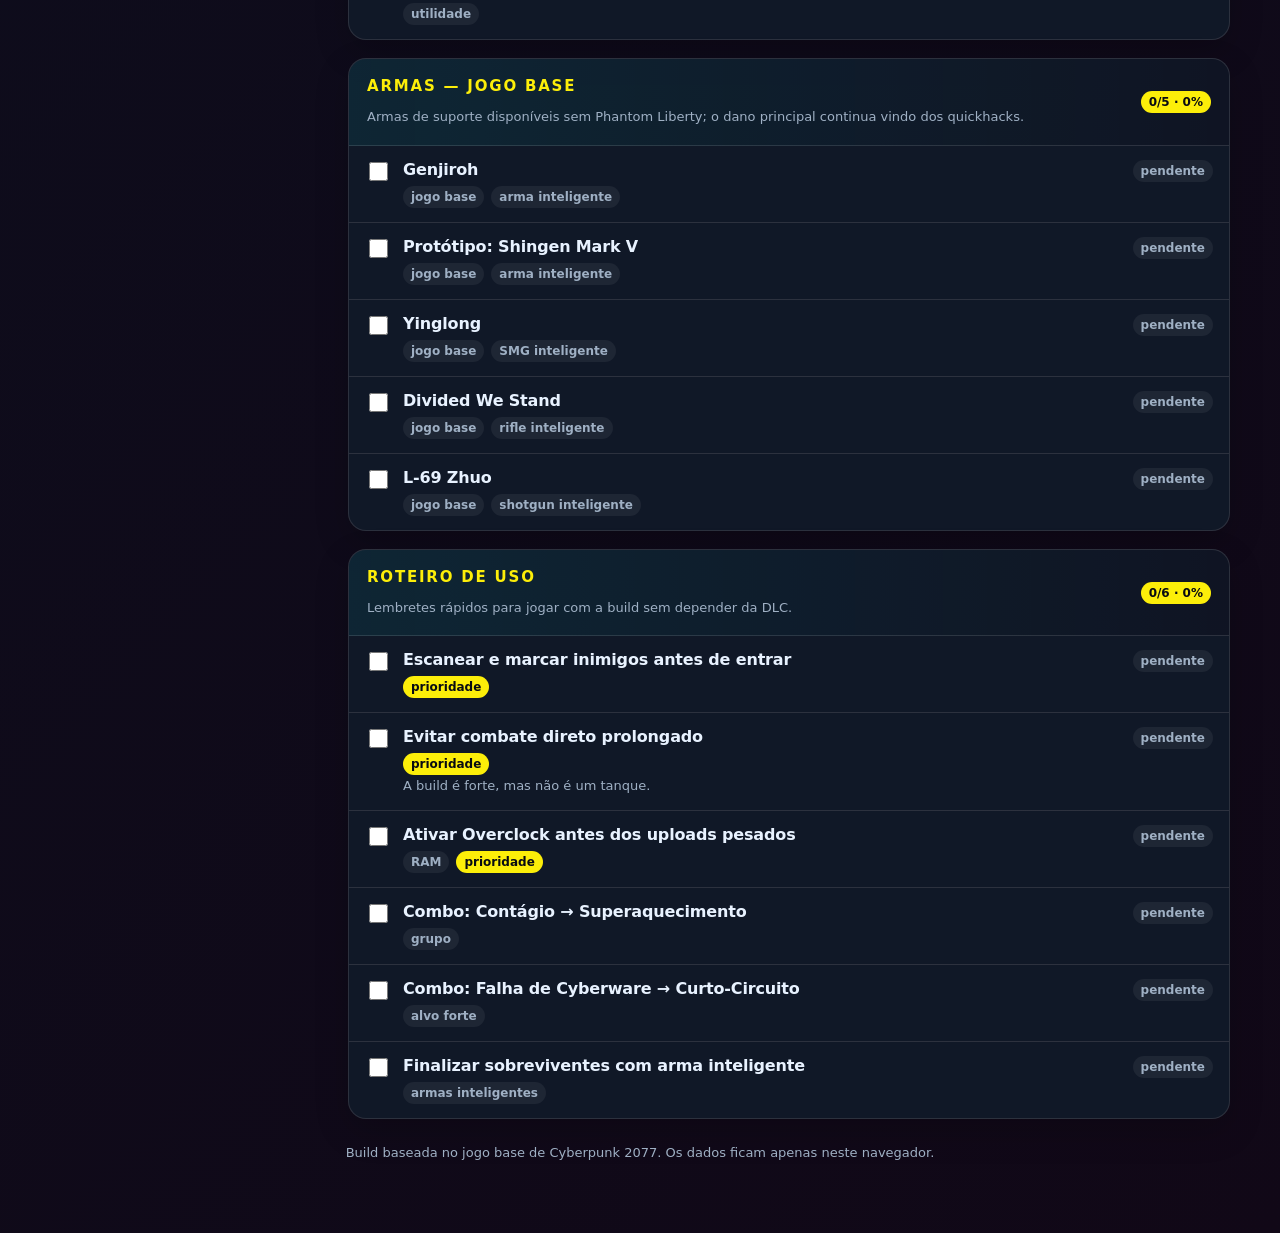
==== commit 1fef6016: "Clarify Netrunner build is base game only" ====
--- a/builds/netrunner.html
+++ b/builds/netrunner.html
@@ -3,7 +3,7 @@
 <head>
   <meta charset="utf-8" />
   <meta name="viewport" content="width=device-width, initial-scale=1" />
-  <title>Cyberpunk 2077 — Checklist Netrunner</title>
+  <title>Cyberpunk 2077 — Checklist Netrunner Base Game</title>
   <link rel="stylesheet" href="../assets/styles.css" />
 </head>
 <body>
@@ -20,10 +20,11 @@
     </header>
 
     <section class="hero">
-      <div class="kicker">Cyberpunk 2077 · Netrunner Checklist</div>
+      <div class="kicker">Cyberpunk 2077 · Jogo base · Netrunner Checklist</div>
       <h1>Build Netrunner</h1>
       <p>
-        Checklist local para acompanhar atributos, perks, cyberwares, quickhacks e armas da build.
+        Checklist local para acompanhar uma build Netrunner feita apenas com o jogo base,
+        sem Phantom Liberty, sem árvore Relic e sem equipamentos exclusivos da DLC.
         O progresso fica salvo automaticamente neste navegador usando <strong>localStorage</strong>.
       </p>
       <div class="hero-actions">
@@ -61,7 +62,7 @@
     </section>
 
     <p class="footer">
-      Build baseada em checklist pessoal. Os dados ficam apenas neste navegador.
+      Build baseada no jogo base de Cyberpunk 2077. Os dados ficam apenas neste navegador.
     </p>
   </main>
 
